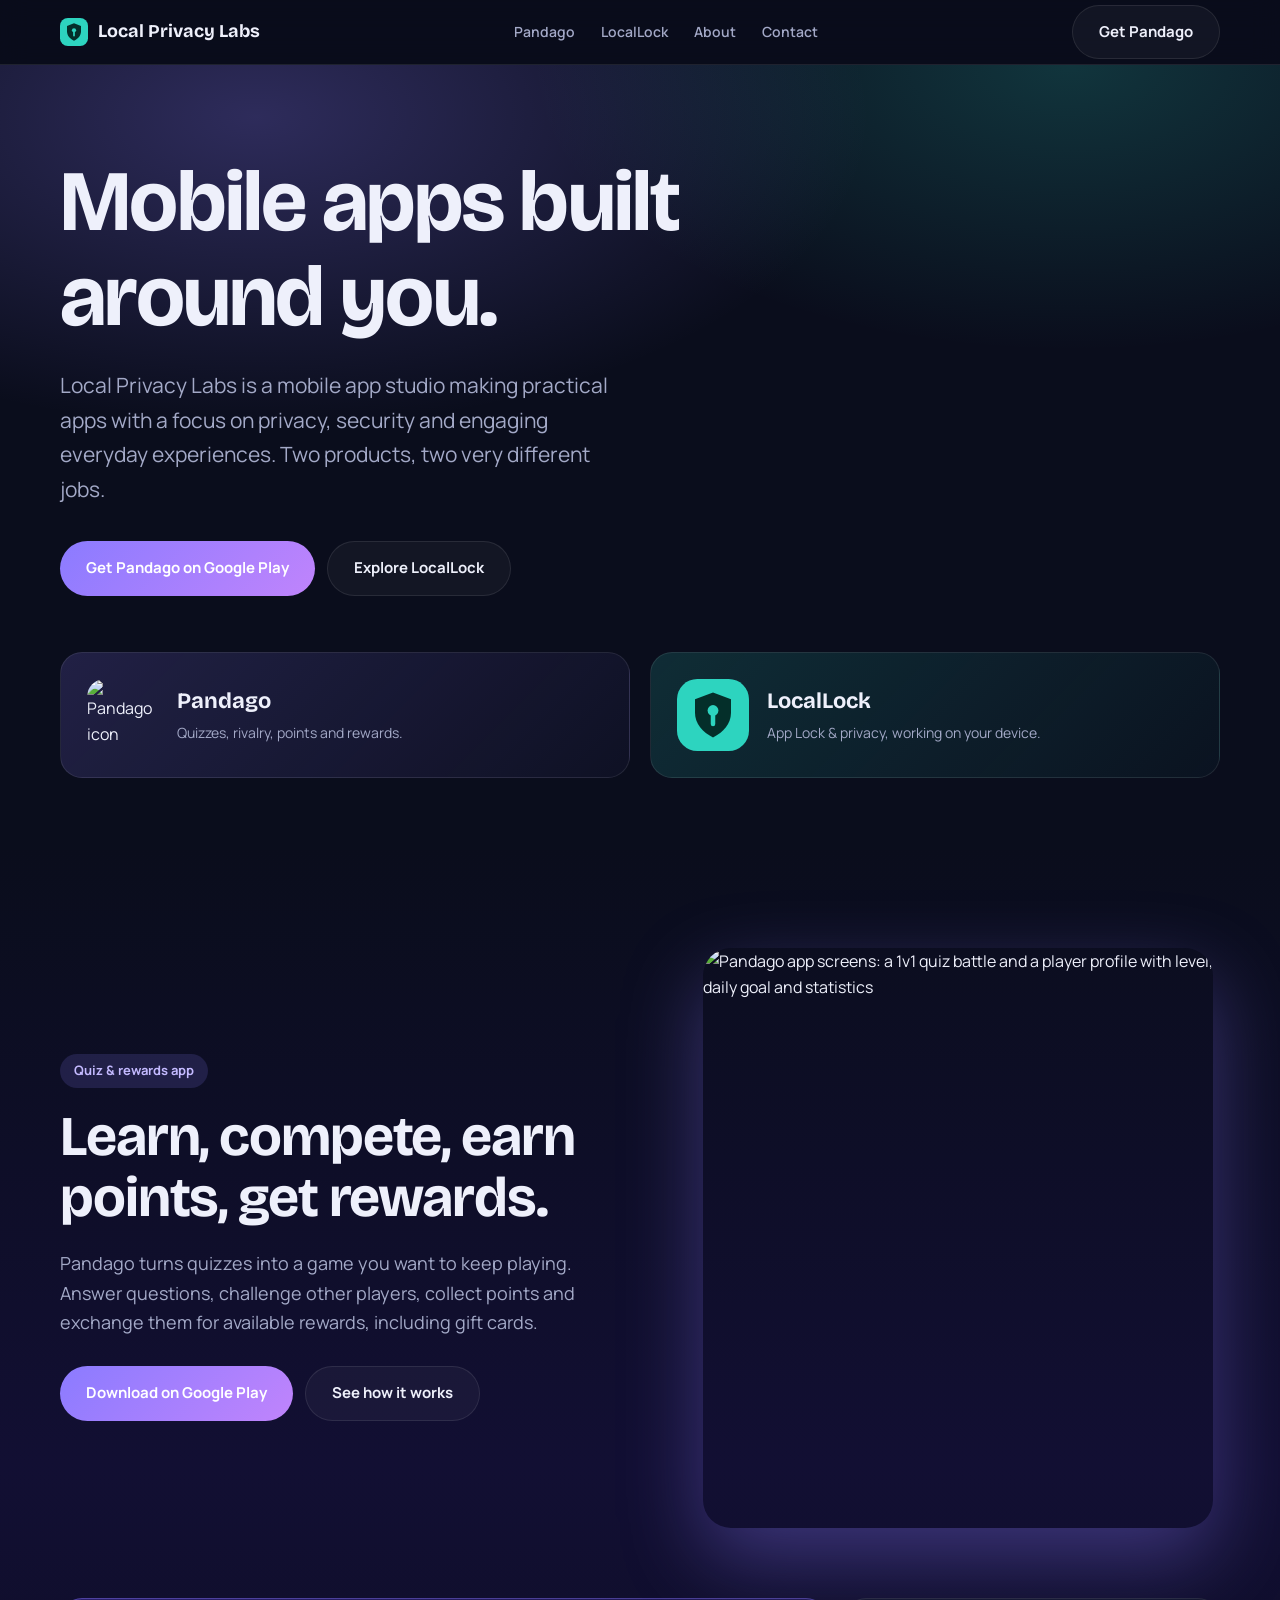
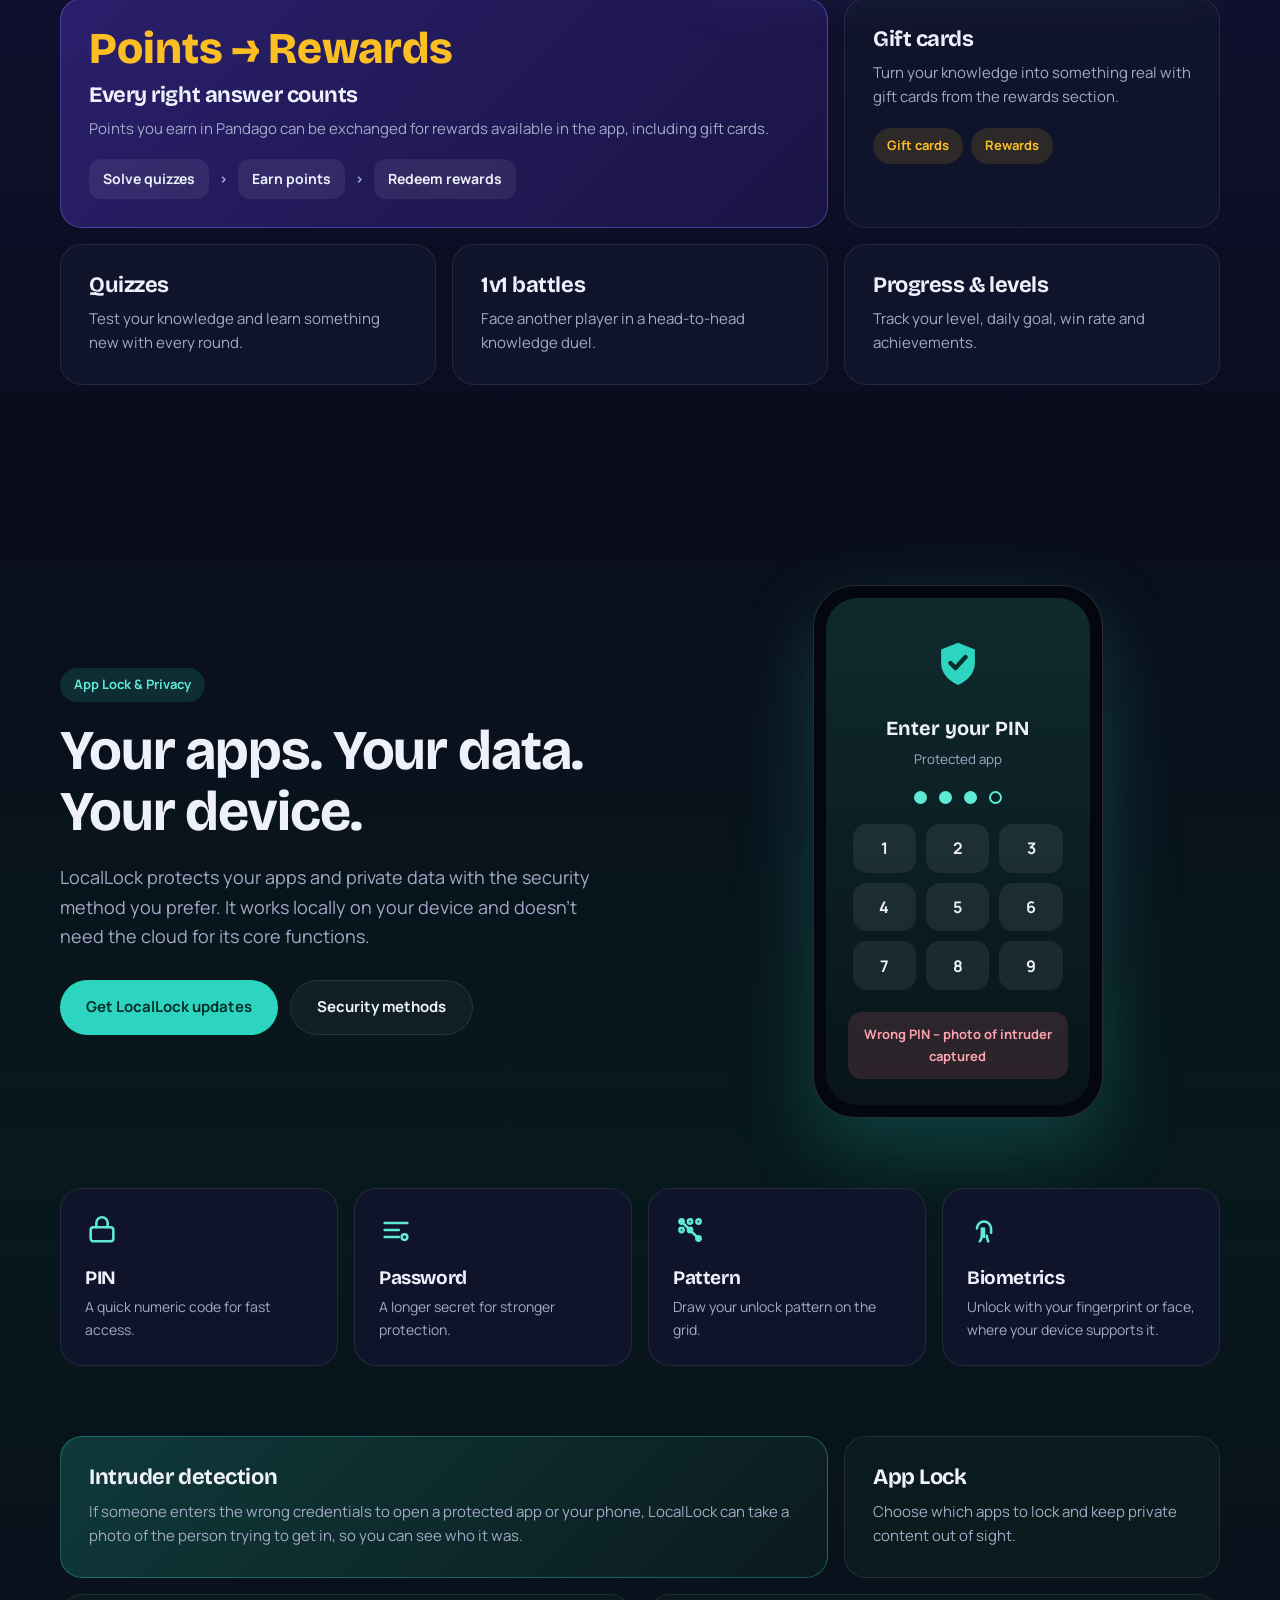
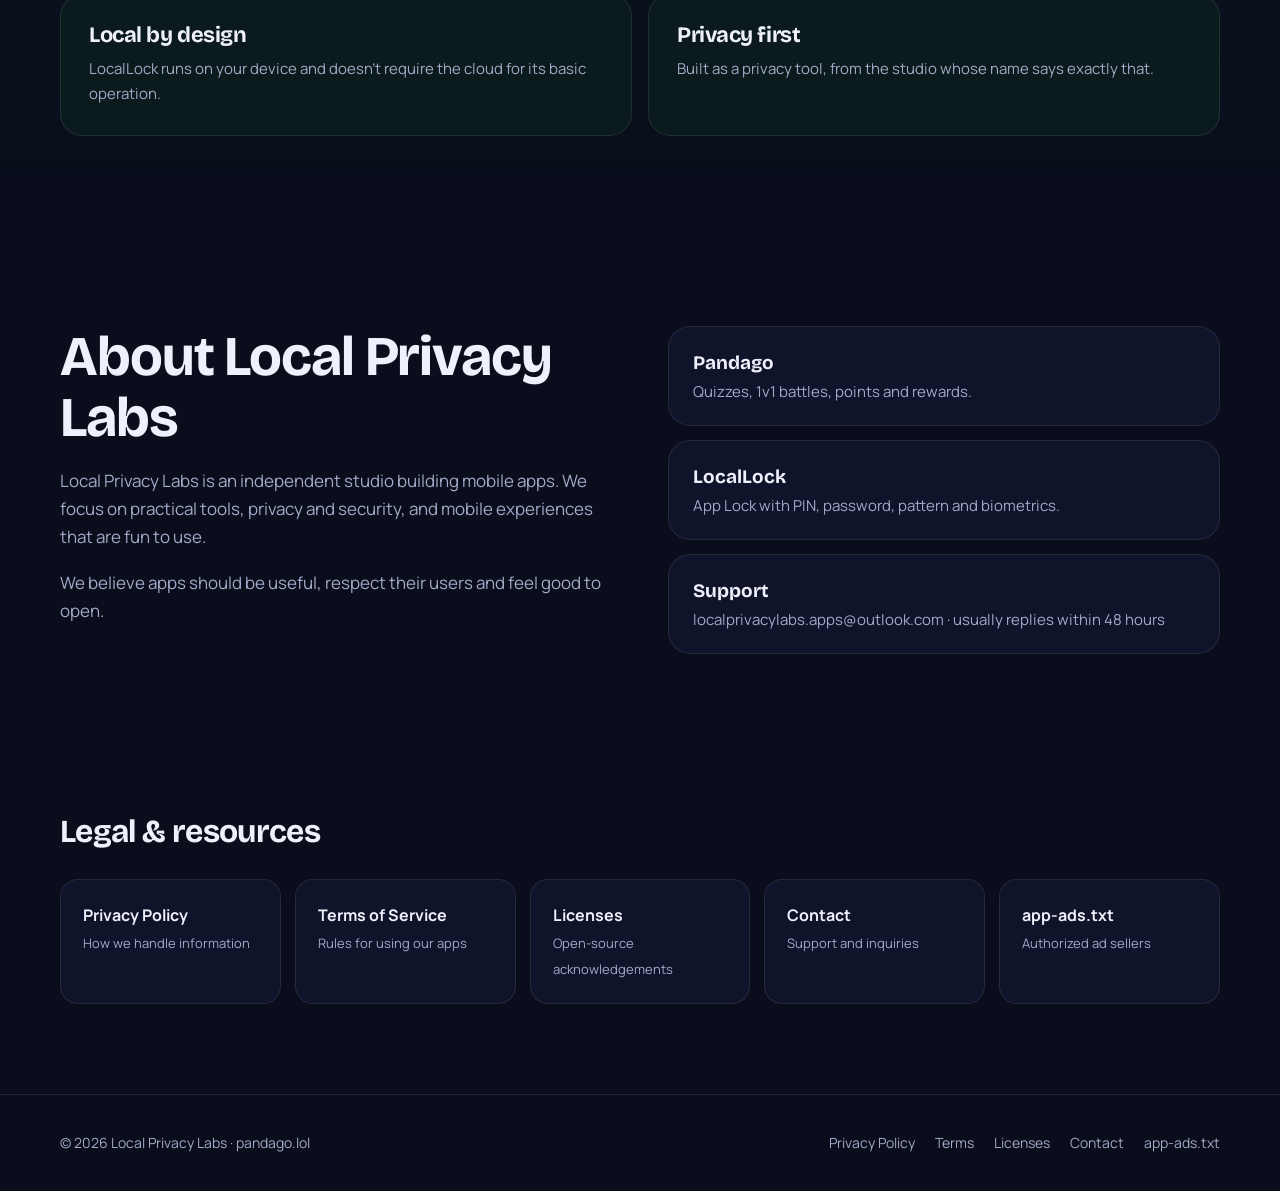
==== index.html @ 1a7546c0 "Update index.html" ====
<!DOCTYPE html>
<html lang="en">
<head>
<meta charset="UTF-8">
<meta name="viewport" content="width=device-width, initial-scale=1.0">
<title>Local Privacy Labs – Pandago & LocalLock mobile apps</title>
<meta name="description" content="Local Privacy Labs builds practical mobile apps: Pandago (quizzes, points and rewards) and LocalLock (App Lock & privacy).">
<meta name="theme-color" content="#0a0d1c">
<link rel="icon" href="ikonka_apki.png">
<link rel="preconnect" href="https://fonts.googleapis.com"><link rel="preconnect" href="https://fonts.gstatic.com" crossorigin>
<link href="https://fonts.googleapis.com/css2?family=Bricolage+Grotesque:wght@600;800&family=Manrope:wght@400;600;700&display=swap" rel="stylesheet">
<link rel="stylesheet" href="style.css">
</head>
<body>
<nav><div class="wrap"><a class="brand" href="index.html"><svg viewBox="0 0 32 32" fill="none"><rect width="32" height="32" rx="9" fill="#2dd4bf"/><path d="M16 6l8 3v6c0 5-3.4 8.6-8 11-4.6-2.4-8-6-8-11V9z" fill="#042f2a"/><circle cx="16" cy="14" r="2.4" fill="#2dd4bf"/><path d="M16 15v5" stroke="#2dd4bf" stroke-width="2" stroke-linecap="round"/></svg>Local Privacy Labs</a>
<div class="links"><a href="index.html#pandago">Pandago</a><a href="index.html#locallock">LocalLock</a><a href="index.html#about">About</a><a href="contact.html">Contact</a></div>
<a class="btn b-ghost" href="https://play.google.com/store/apps/details?id=com.pandago.app">Get Pandago</a></div></nav>

<header class="hero"><div class="wrap">
<h1>Mobile apps built around you.</h1>
<p class="lead">Local Privacy Labs is a mobile app studio making practical apps with a focus on privacy, security and engaging everyday experiences. Two products, two very different jobs.</p>
<div class="row"><a class="btn b-pan" href="https://play.google.com/store/apps/details?id=com.pandago.app">Get Pandago on Google Play</a><a class="btn b-ghost" href="#locallock">Explore LocalLock</a></div>
<div class="split">
<a class="pick p" href="#pandago"><img src="ikonka_apki.png" alt="Pandago icon"><div><b>Pandago</b><span>Quizzes, rivalry, points and rewards.</span></div></a>
<a class="pick l" href="#locallock"><div class="lico"><svg viewBox="0 0 32 32" fill="none"><rect width="32" height="32" rx="9" fill="#2dd4bf"/><path d="M16 6l8 3v6c0 5-3.4 8.6-8 11-4.6-2.4-8-6-8-11V9z" fill="#042f2a"/><circle cx="16" cy="14" r="2.4" fill="#2dd4bf"/><path d="M16 15v5" stroke="#2dd4bf" stroke-width="2" stroke-linecap="round"/></svg></div><div><b>LocalLock</b><span>App Lock &amp; privacy, working on your device.</span></div></a>
</div></div></header>

<section class="prod pan" id="pandago"><div class="wrap">
<div class="head"><div><span class="tag">Quiz &amp; rewards app</span>
<h2>Learn, compete, earn points, get rewards.</h2>
<p class="sub">Pandago turns quizzes into a game you want to keep playing. Answer questions, challenge other players, collect points and exchange them for available rewards, including gift cards.</p>
<div class="row"><a class="btn b-pan" href="https://play.google.com/store/apps/details?id=com.pandago.app">Download on Google Play</a><a class="btn b-ghost" href="#pandago-more">See how it works</a></div></div>
<div class="shots"><img src="pandago-screens.png" width="510" height="580" alt="Pandago app screens: a 1v1 quiz battle and a player profile with level, daily goal and statistics"></div></div>
<div class="bento" id="pandago-more">
<div class="cell s4 pts"><div class="big">Points → Rewards</div><h3>Every right answer counts</h3><p>Points you earn in Pandago can be exchanged for rewards available in the app, including gift cards.</p>
<div class="flow"><span>Solve quizzes</span><em>›</em><span>Earn points</span><em>›</em><span>Redeem rewards</span></div></div>
<div class="cell s2"><h3>Gift cards</h3><p>Turn your knowledge into something real with gift cards from the rewards section.</p><div class="chips"><i>Gift cards</i><i>Rewards</i></div></div>
<div class="cell s2"><h3>Quizzes</h3><p>Test your knowledge and learn something new with every round.</p></div>
<div class="cell s2"><h3>1v1 battles</h3><p>Face another player in a head-to-head knowledge duel.</p></div>
<div class="cell s2"><h3>Progress &amp; levels</h3><p>Track your level, daily goal, win rate and achievements.</p></div>
</div></div></section>

<section class="prod lk" id="locallock"><div class="wrap">
<div class="head"><div><span class="tag">App Lock &amp; Privacy</span>
<h2>Your apps. Your data. Your device.</h2>
<p class="sub">LocalLock protects your apps and private data with the security method you prefer. It works locally on your device and doesn't need the cloud for its core functions.</p>
<div class="row"><a class="btn b-lock" href="mailto:localprivacylabs.apps@outlook.com?subject=LocalLock">Get LocalLock updates</a><a class="btn b-ghost" href="#methods">Security methods</a></div></div>
<div class="phone" aria-hidden="true"><div class="scr"><svg class="sh" viewBox="0 0 32 32"><path d="M16 4l10 4v8c0 6-4.2 10.4-10 13C10.2 26.4 6 22 6 16V8z" fill="#2dd4bf"/><path d="M11.5 16l3 3 6-6.5" stroke="#042f2a" stroke-width="2.6" fill="none" stroke-linecap="round" stroke-linejoin="round"/></svg>
<h4>Enter your PIN</h4><small>Protected app</small><div class="dots"><b class="f"></b><b class="f"></b><b class="f"></b><b></b></div>
<div class="pad"><b>1</b><b>2</b><b>3</b><b>4</b><b>5</b><b>6</b><b>7</b><b>8</b><b>9</b></div><div class="alert">Wrong PIN – photo of intruder captured</div></div></div></div>

<div class="methods" id="methods">
<div class="m"><svg viewBox="0 0 24 24" stroke-linecap="round" stroke-linejoin="round"><rect x="4" y="10" width="16" height="10" rx="2"/><path d="M8 10V7a4 4 0 018 0v3"/></svg><h3>PIN</h3><p>A quick numeric code for fast access.</p></div>
<div class="m"><svg viewBox="0 0 24 24" stroke-linecap="round" stroke-linejoin="round"><path d="M4 7h16M4 12h10"/><circle cx="18" cy="17" r="2"/><path d="M4 17h10"/></svg><h3>Password</h3><p>A longer secret for stronger protection.</p></div>
<div class="m"><svg viewBox="0 0 24 24" stroke-linecap="round" stroke-linejoin="round"><circle cx="6" cy="6" r="1.5"/><circle cx="12" cy="6" r="1.5"/><circle cx="18" cy="6" r="1.5"/><circle cx="6" cy="12" r="1.5"/><circle cx="12" cy="12" r="1.5"/><circle cx="18" cy="18" r="1.5"/><path d="M6 6l6 6 6 6"/></svg><h3>Pattern</h3><p>Draw your unlock pattern on the grid.</p></div>
<div class="m"><svg viewBox="0 0 24 24" stroke-linecap="round" stroke-linejoin="round"><path d="M7 11a5 5 0 0110 0v3M12 11v6M9 20c1-1 1.5-3 1.5-5V11M15 20c-.5-1-1-2.5-1-4"/></svg><h3>Biometrics</h3><p>Unlock with your fingerprint or face, where your device supports it.</p></div></div>

<div class="bento">
<div class="cell s4 intr"><h3>Intruder detection</h3><p>If someone enters the wrong credentials to open a protected app or your phone, LocalLock can take a photo of the person trying to get in, so you can see who it was.</p></div>
<div class="cell s2"><h3>App Lock</h3><p>Choose which apps to lock and keep private content out of sight.</p></div>
<div class="cell s3"><h3>Local by design</h3><p>LocalLock runs on your device and doesn't require the cloud for its basic operation.</p></div>
<div class="cell s3"><h3>Privacy first</h3><p>Built as a privacy tool, from the studio whose name says exactly that.</p></div>
</div></div></section>

<section class="about" id="about"><div class="wrap grid">
<div><h2>About Local Privacy Labs</h2><p>Local Privacy Labs is an independent studio building mobile apps. We focus on practical tools, privacy and security, and mobile experiences that are fun to use.</p><p>We believe apps should be useful, respect their users and feel good to open.</p></div>
<div class="facts"><div class="fact"><b>Pandago</b><span>Quizzes, 1v1 battles, points and rewards.</span></div><div class="fact"><b>LocalLock</b><span>App Lock with PIN, password, pattern and biometrics.</span></div><div class="fact"><b>Support</b><span><a href="mailto:localprivacylabs.apps@outlook.com">localprivacylabs.apps@outlook.com</a> · usually replies within 48 hours</span></div></div></div></section>

<section class="res"><div class="wrap"><h2 style="font-size:32px">Legal &amp; resources</h2>
<div class="g"><a href="privacy-policy.html"><b>Privacy Policy</b><span>How we handle information</span></a><a href="terms-of-service.html"><b>Terms of Service</b><span>Rules for using our apps</span></a><a href="licenses.html"><b>Licenses</b><span>Open-source acknowledgements</span></a><a href="contact.html"><b>Contact</b><span>Support and inquiries</span></a><a href="app-ads.txt"><b>app-ads.txt</b><span>Authorized ad sellers</span></a></div></div></section>
<footer><div class="wrap"><div>© 2026 Local Privacy Labs · pandago.lol</div>
<div class="fl"><a href="privacy-policy.html">Privacy Policy</a><a href="terms-of-service.html">Terms</a><a href="licenses.html">Licenses</a><a href="contact.html">Contact</a><a href="app-ads.txt">app-ads.txt</a></div></div></footer>
</body></html>
---- style.css ----
:root{--bg:#0a0d1c;--bg2:#10142a;--ink:#eef0fb;--mute:#a3a9c7;--line:rgba(255,255,255,.09);--pan:#8b7bff;--pan2:#4ade80;--gold:#fbbf24;--lock:#2dd4bf;--lock2:#5eead4;--r:22px}
*{margin:0;padding:0;box-sizing:border-box}
html{scroll-behavior:smooth;scroll-padding-top:80px}
body{font-family:'Manrope',system-ui,sans-serif;background:var(--bg);color:var(--ink);line-height:1.65;-webkit-font-smoothing:antialiased}
h1,h2,h3{font-family:'Bricolage Grotesque','Manrope',sans-serif;line-height:1.1;letter-spacing:-.02em}
a{color:inherit;text-decoration:none}img{max-width:100%;display:block}
:focus-visible{outline:2px solid var(--lock2);outline-offset:3px;border-radius:6px}
.wrap{width:92%;max-width:1160px;margin:auto}
nav{position:sticky;top:0;z-index:50;background:rgba(10,13,28,.82);backdrop-filter:blur(14px);border-bottom:1px solid var(--line)}
nav .wrap{display:flex;align-items:center;justify-content:space-between;height:64px}
.brand{display:flex;align-items:center;gap:10px;font-family:'Bricolage Grotesque';font-weight:700;font-size:18px}
.brand svg{width:28px;height:28px}
.links{display:flex;gap:26px;font-size:14px;color:var(--mute);font-weight:600}
.links a:hover{color:var(--ink)}
.btn{display:inline-flex;align-items:center;gap:8px;padding:14px 26px;border-radius:999px;font-weight:700;font-size:15px;transition:transform .2s,background .2s}
.btn:hover{transform:translateY(-2px)}
.b-pan{background:linear-gradient(135deg,#8b7bff,#c084fc);color:#fff}
.b-lock{background:var(--lock);color:#042f2a}
.b-ghost{border:1px solid var(--line);background:rgba(255,255,255,.04)}
.hero{padding:90px 0 70px;position:relative;overflow:hidden}
.hero:before{content:"";position:absolute;inset:-20% -10% auto;height:520px;background:radial-gradient(40% 60% at 25% 40%,rgba(139,123,255,.28),transparent),radial-gradient(35% 55% at 78% 30%,rgba(45,212,191,.2),transparent);pointer-events:none}
.hero .wrap{position:relative}
.hero h1{font-size:clamp(40px,7vw,86px);max-width:12ch}
.hero p.lead{font-size:clamp(17px,2vw,21px);color:var(--mute);max-width:560px;margin:24px 0 34px}
.split{display:grid;grid-template-columns:1fr 1fr;gap:20px;margin-top:56px}
.pick{border-radius:var(--r);padding:26px;border:1px solid var(--line);display:flex;gap:18px;align-items:center;transition:transform .25s,border-color .25s}
.pick:hover{transform:translateY(-4px)}
.pick.p{background:linear-gradient(135deg,rgba(139,123,255,.18),rgba(139,123,255,.04))}.pick.p:hover{border-color:var(--pan)}
.pick.l{background:linear-gradient(135deg,rgba(45,212,191,.16),rgba(45,212,191,.03))}.pick.l:hover{border-color:var(--lock)}
.pick img,.pick .lico{width:72px;height:72px;flex:none;border-radius:18px}
.pick b{font-family:'Bricolage Grotesque';font-size:22px;display:block}.pick span{color:var(--mute);font-size:14px}
.prod{padding:100px 0;position:relative}
.prod.pan{background:linear-gradient(180deg,var(--bg),#120f33 50%,var(--bg))}
.prod.lk{background:linear-gradient(180deg,var(--bg),#07191c 50%,var(--bg))}
.head{display:grid;grid-template-columns:1.05fr .95fr;gap:56px;align-items:center}
.tag{display:inline-block;padding:6px 14px;border-radius:999px;font-size:13px;font-weight:700;margin-bottom:18px}
.pan .tag{background:rgba(139,123,255,.16);color:#c4baff}.lk .tag{background:rgba(45,212,191,.14);color:var(--lock2)}
h2{font-size:clamp(32px,4.6vw,56px)}
.sub{color:var(--mute);font-size:18px;margin:20px 0 28px;max-width:540px}
.row{display:flex;gap:12px;flex-wrap:wrap}
.shots{position:relative;display:flex;justify-content:center}
.shots img{border-radius:28px;box-shadow:0 30px 80px rgba(139,123,255,.35)}
.bento{display:grid;grid-template-columns:repeat(6,1fr);gap:16px;margin-top:70px}
.cell{background:var(--bg2);border:1px solid var(--line);border-radius:var(--r);padding:28px}
.cell h3{font-size:22px;margin-bottom:10px}.cell p{color:var(--mute);font-size:15px}
.s2{grid-column:span 2}.s3{grid-column:span 3}.s4{grid-column:span 4}
.cell .big{font-family:'Bricolage Grotesque';font-size:44px;font-weight:800;line-height:1;margin-bottom:12px}
.pts{background:linear-gradient(135deg,#2a1f6b,#1a1445);border-color:rgba(139,123,255,.4)}
.pts .big{color:var(--gold)}
.chips{display:flex;gap:8px;flex-wrap:wrap;margin-top:18px}
.chips i{font-style:normal;font-size:13px;font-weight:700;padding:7px 14px;border-radius:999px;background:rgba(251,191,36,.12);color:var(--gold)}
.flow{display:flex;gap:10px;align-items:center;flex-wrap:wrap;margin-top:18px;font-weight:700;font-size:14px}
.flow span{padding:8px 14px;border-radius:12px;background:rgba(255,255,255,.07)}.flow em{color:var(--mute);font-style:normal}
.phone{width:290px;margin:auto;border-radius:42px;padding:12px;background:#05070f;border:1px solid rgba(255,255,255,.14);box-shadow:0 30px 80px rgba(45,212,191,.22)}
.scr{border-radius:32px;background:linear-gradient(180deg,#0f2a2c,#08141a);padding:30px 22px 26px;text-align:center;min-height:470px}
.scr .sh{width:54px;margin:8px auto 14px}.scr h4{font-family:'Bricolage Grotesque';font-size:20px}.scr small{color:var(--mute)}
.dots{display:flex;gap:12px;justify-content:center;margin:20px 0}.dots b{width:13px;height:13px;border-radius:50%;border:2px solid var(--lock2)}.dots b.f{background:var(--lock2)}
.pad{display:grid;grid-template-columns:repeat(3,1fr);gap:10px;max-width:210px;margin:auto}
.pad b{aspect-ratio:1.3;border-radius:14px;background:rgba(255,255,255,.07);display:grid;place-items:center;font-weight:700}
.alert{margin-top:22px;padding:12px;border-radius:14px;background:rgba(251,113,133,.14);color:#fda4af;font-size:13px;font-weight:700}
.methods{display:grid;grid-template-columns:repeat(4,1fr);gap:16px;margin-top:70px}
.m{border-radius:var(--r);border:1px solid var(--line);padding:24px;background:var(--bg2)}
.m svg{width:34px;height:34px;stroke:var(--lock2);fill:none;stroke-width:1.8;margin-bottom:14px}
.m h3{font-size:19px;margin-bottom:6px}.m p{font-size:14px;color:var(--mute)}
.lk .cell{background:#0b1a1d}
.lk .intr{background:linear-gradient(135deg,#0f3a3a,#0b1a1d);border-color:rgba(45,212,191,.35)}
.about{padding:90px 0}.about .grid{display:grid;grid-template-columns:1fr 1fr;gap:56px}
.about p{color:var(--mute);margin-top:18px;font-size:17px}
.facts{display:grid;gap:14px}.fact{padding:20px 24px;border-radius:var(--r);border:1px solid var(--line);background:var(--bg2)}.fact b{display:block;font-family:'Bricolage Grotesque';font-size:19px}.fact span{color:var(--mute);font-size:15px}
.res{padding:70px 0 90px}.res .g{display:grid;grid-template-columns:repeat(5,1fr);gap:14px;margin-top:30px}
.res a{padding:22px;border-radius:18px;border:1px solid var(--line);background:var(--bg2);transition:border-color .2s}.res a:hover{border-color:var(--lock2)}
.res b{display:block}.res span{font-size:13px;color:var(--mute)}
footer{border-top:1px solid var(--line);padding:36px 0;color:var(--mute);font-size:14px}
footer .wrap{display:flex;justify-content:space-between;gap:16px;flex-wrap:wrap}
footer .fl{display:flex;gap:20px;flex-wrap:wrap}footer a:hover{color:var(--ink)}
.doc{padding:70px 0 90px;max-width:800px}
.doc h1{font-size:clamp(34px,5vw,54px);margin-bottom:24px}
.doc h2{font-size:24px;margin:36px 0 12px}
.doc p,.doc li{color:var(--mute);font-size:17px}.doc ul{padding-left:22px;display:grid;gap:6px}
.doc a.in{color:var(--lock2);text-decoration:underline;text-underline-offset:3px}
.doc .box{background:var(--bg2);border:1px solid var(--line);border-radius:var(--r);padding:28px;margin-top:18px;display:grid;gap:4px}
.doc .box b{margin-top:12px;color:var(--ink)}
.back{display:inline-block;margin-top:36px;font-weight:700;color:var(--lock2)}
@media(prefers-reduced-motion:no-preference){.hero h1,.hero .lead,.hero .split{animation:up .8s both}.hero .lead{animation-delay:.12s}.hero .split{animation-delay:.24s}@keyframes up{from{opacity:0;transform:translateY(18px)}}}
@media(max-width:900px){.links{display:none}.split,.head,.about .grid{grid-template-columns:1fr}.bento{grid-template-columns:1fr 1fr}.s2,.s3,.s4{grid-column:span 2}.methods{grid-template-columns:1fr 1fr}.res .g{grid-template-columns:1fr 1fr}.hero{padding-top:56px}.prod{padding:70px 0}}
@media(max-width:520px){.methods,.res .g{grid-template-columns:1fr}}
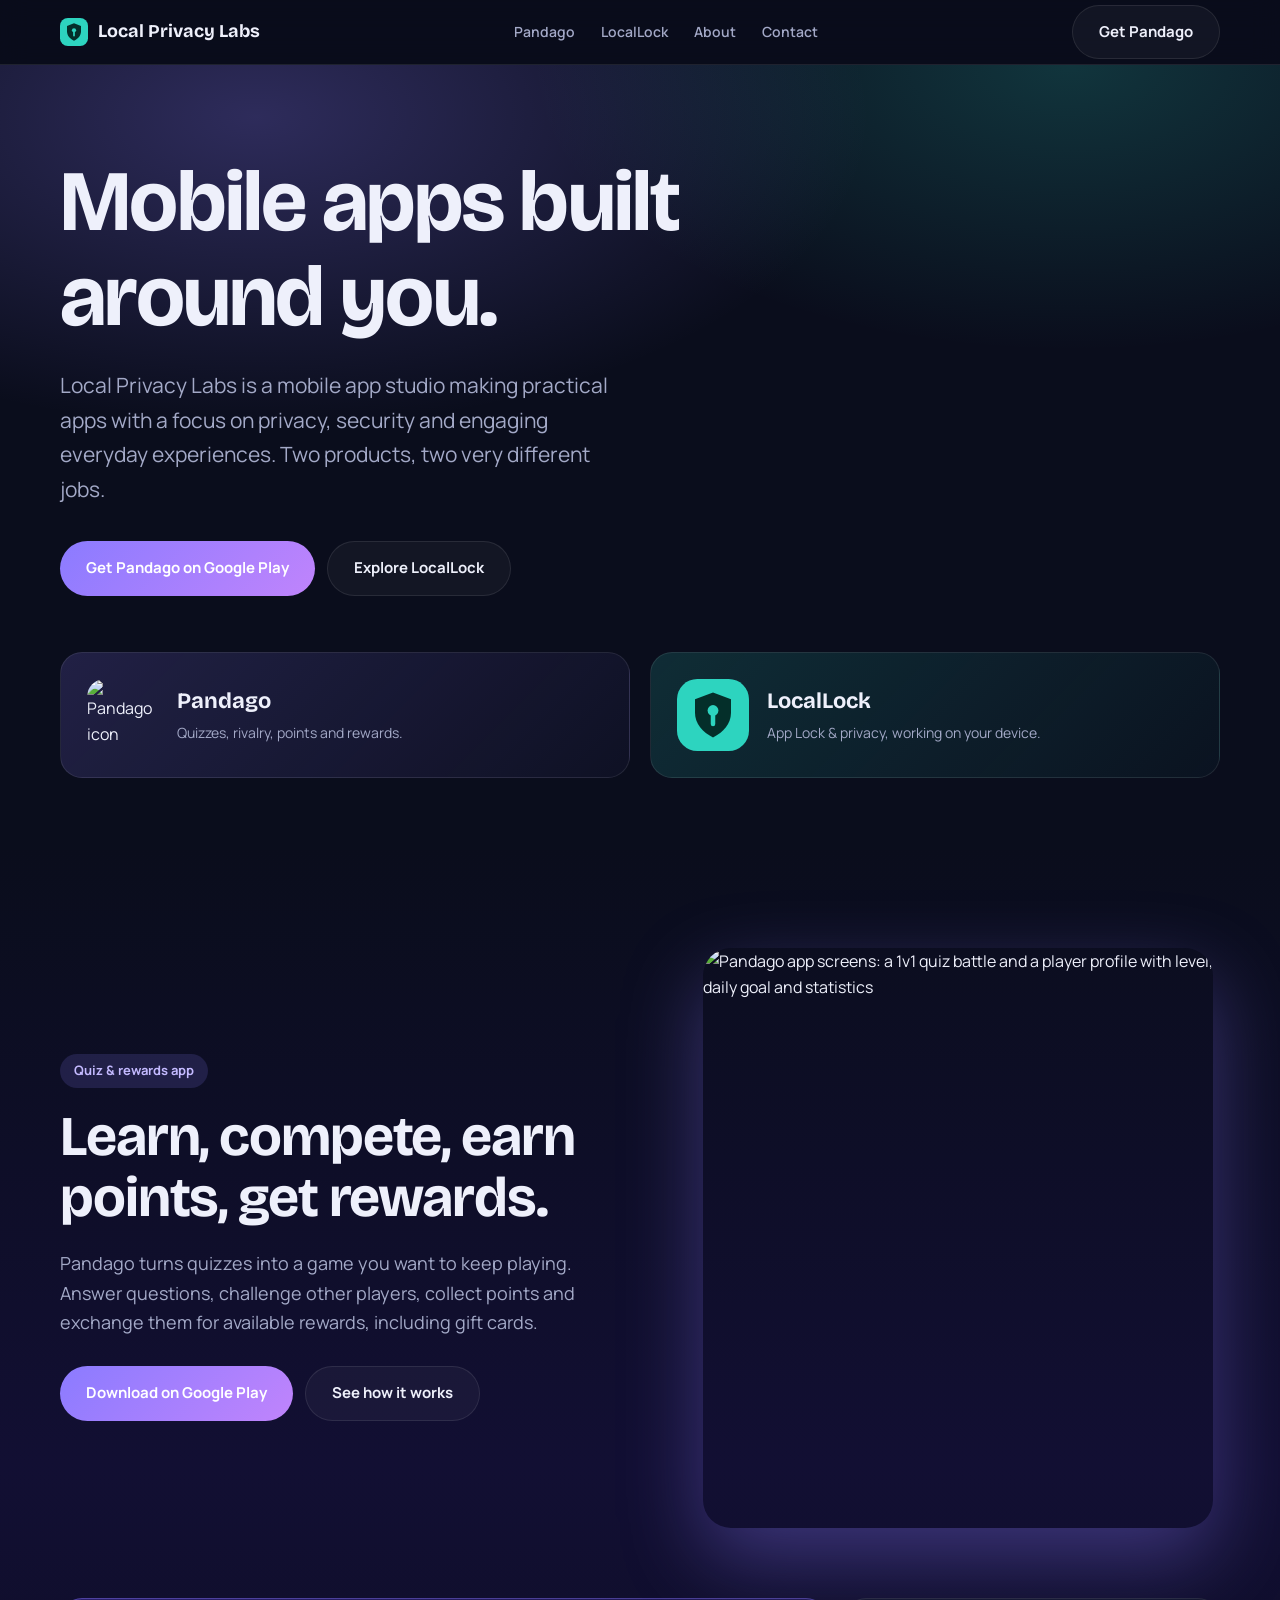
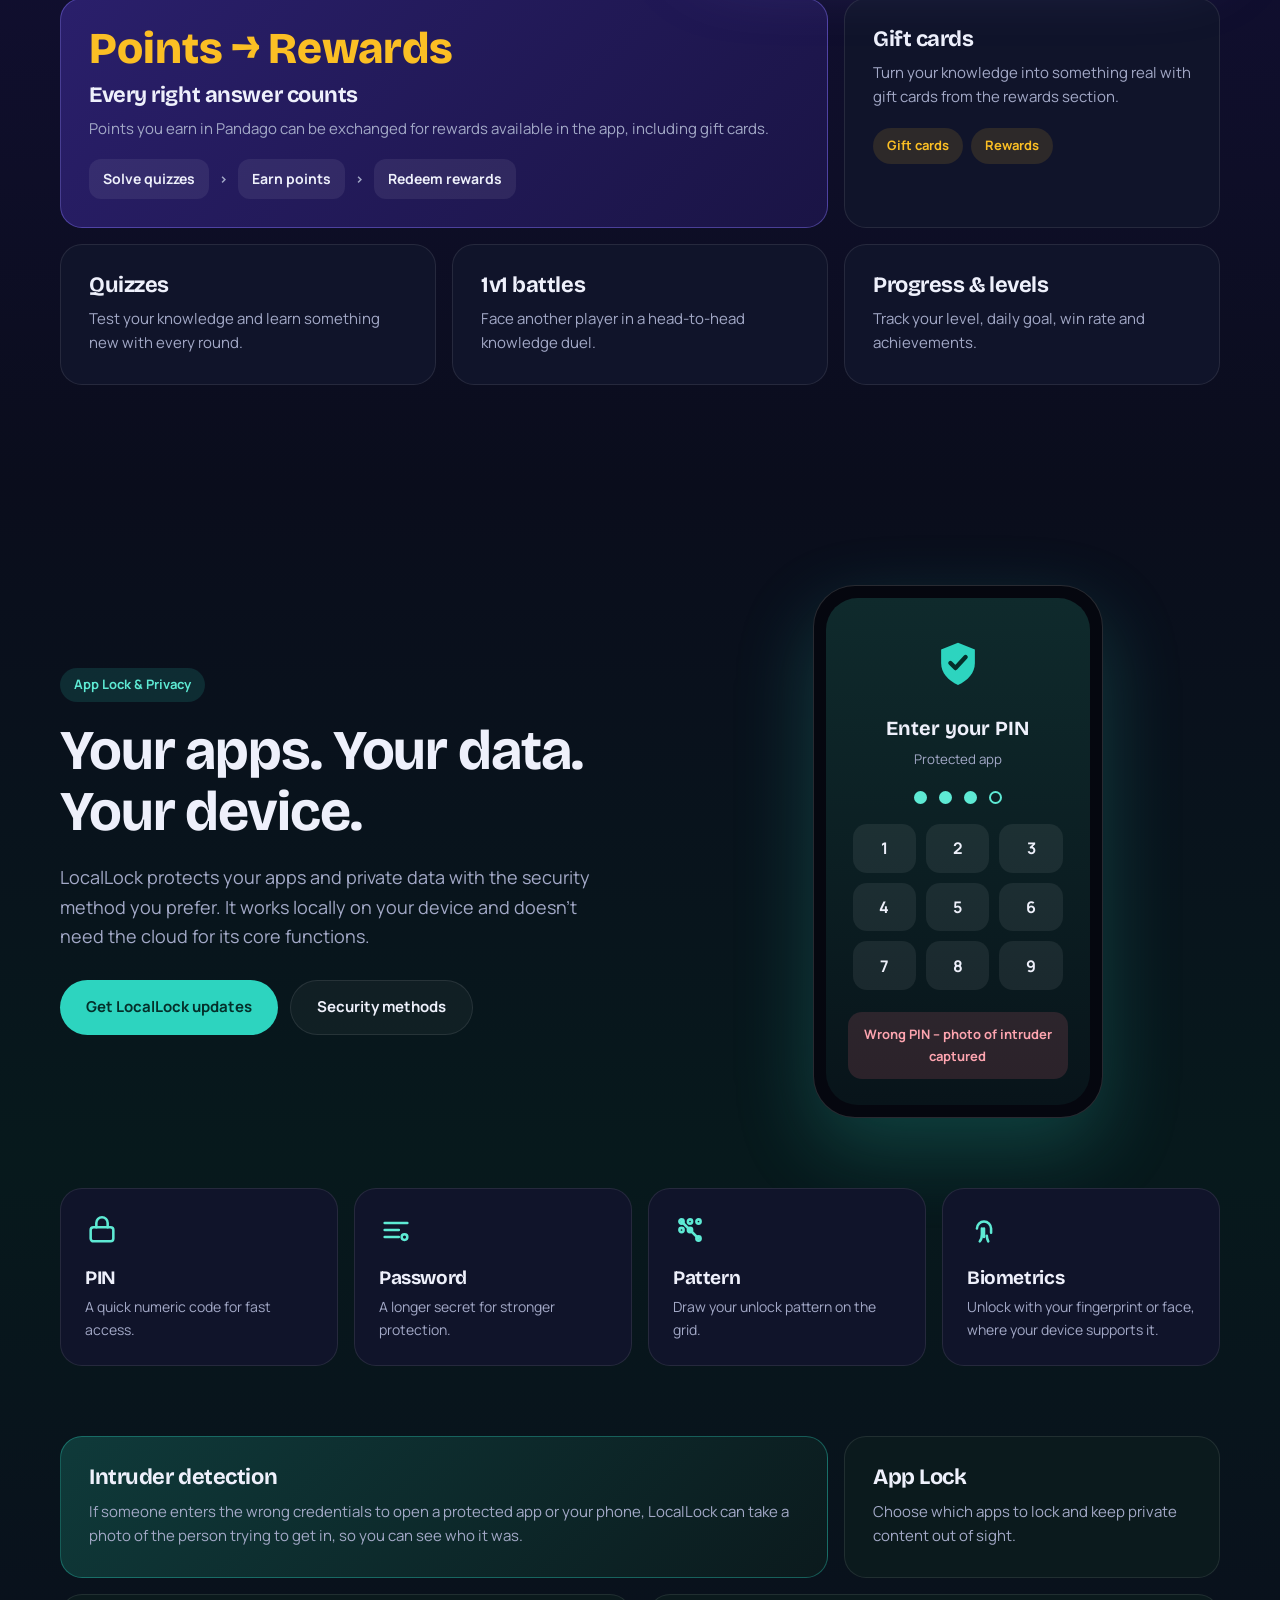
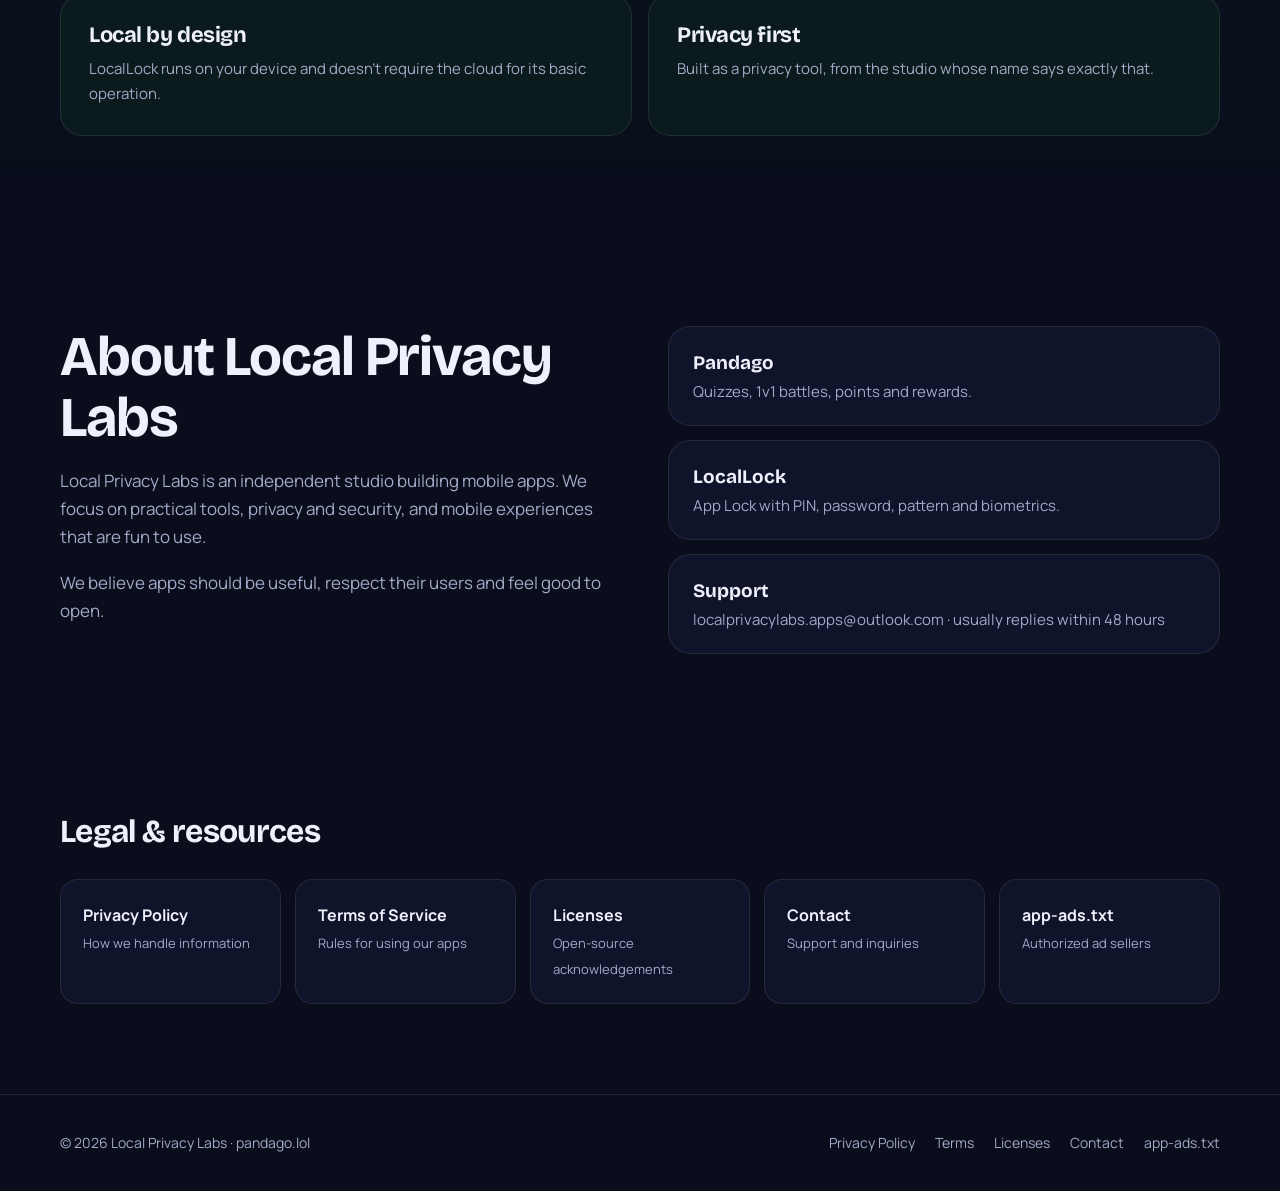
==== commit f1adf69d: "Update index.html" ====
--- a/index.html
+++ b/index.html
@@ -32,7 +32,7 @@
 <div class="row"><a class="btn b-pan" href="https://play.google.com/store/apps/details?id=com.pandago.app">Download on Google Play</a><a class="btn b-ghost" href="#pandago-more">See how it works</a></div></div>
 <div class="shots"><img src="pandago-screens.png" width="510" height="580" alt="Pandago app screens: a 1v1 quiz battle and a player profile with level, daily goal and statistics"></div></div>
 <div class="bento" id="pandago-more">
-<div class="cell s4 pts"><div class="big">Points → Rewards</div><h3>Every right answer counts</h3><p>Points you earn in Pandago can be exchanged for rewards available in the app, including gift cards.</p>
+<div class="cell s4 pts"><div class="big">Points <span class="arr">→</span> Rewards</div><h3>Every right answer counts</h3><p>Points you earn in Pandago can be exchanged for rewards available in the app, including gift cards.</p>
 <div class="flow"><span>Solve quizzes</span><em>›</em><span>Earn points</span><em>›</em><span>Redeem rewards</span></div></div>
 <div class="cell s2"><h3>Gift cards</h3><p>Turn your knowledge into something real with gift cards from the rewards section.</p><div class="chips"><i>Gift cards</i><i>Rewards</i></div></div>
 <div class="cell s2"><h3>Quizzes</h3><p>Test your knowledge and learn something new with every round.</p></div>
--- a/style.css
+++ b/style.css
@@ -45,6 +45,7 @@
 .cell h3{font-size:22px;margin-bottom:10px}.cell p{color:var(--mute);font-size:15px}
 .s2{grid-column:span 2}.s3{grid-column:span 3}.s4{grid-column:span 4}
 .cell .big{font-family:'Bricolage Grotesque';font-size:44px;font-weight:800;line-height:1;margin-bottom:12px}
+.big .arr{display:inline-block;transform:translateY(-.1em)}
 .pts{background:linear-gradient(135deg,#2a1f6b,#1a1445);border-color:rgba(139,123,255,.4)}
 .pts .big{color:var(--gold)}
 .chips{display:flex;gap:8px;flex-wrap:wrap;margin-top:18px}
